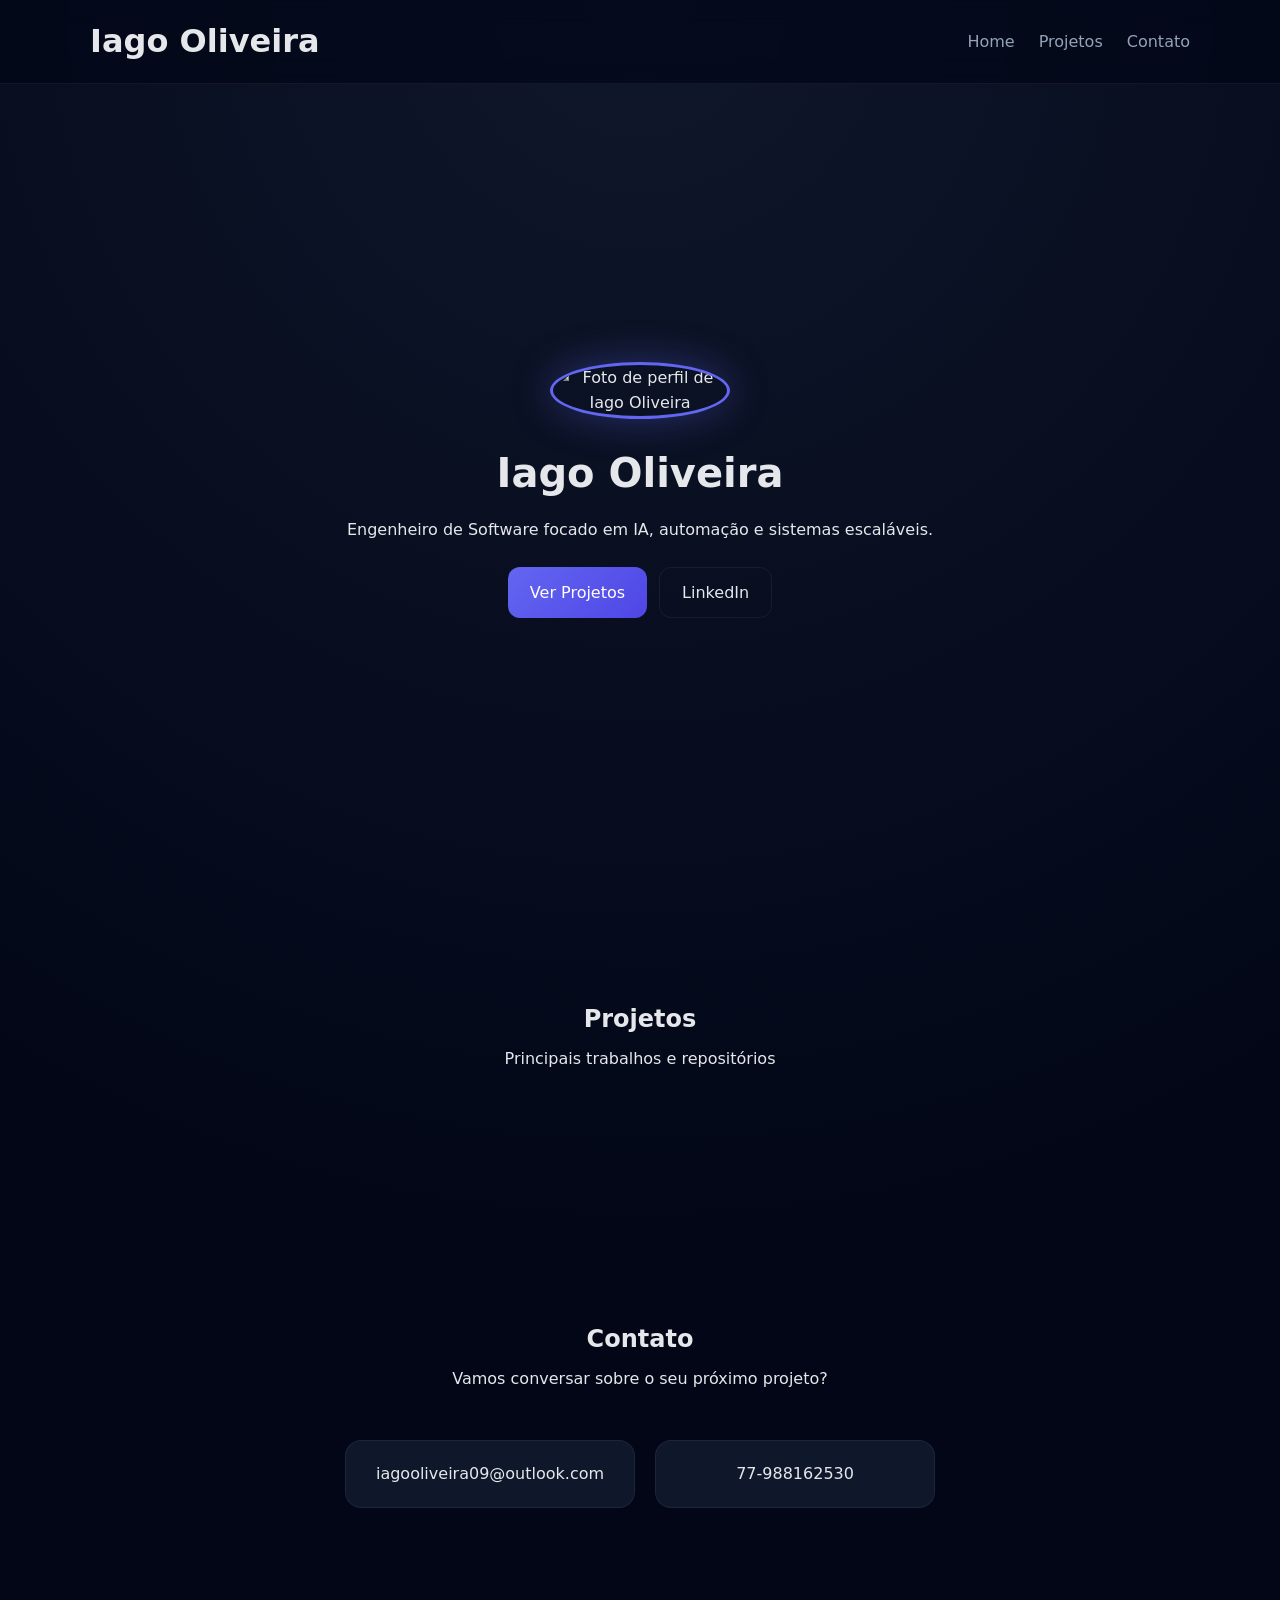
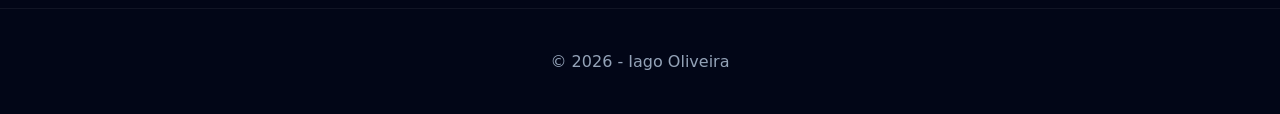
==== index.html @ 0e4682ad "first commit" ====
<!DOCTYPE html>
<html lang="pt-BR">
  <head>
    <meta charset="UTF-8" />
    <meta name="viewport" content="width=device-width, initial-scale=1.0" />
    <title>Iago Oliveira | Engenheiro de Software</title>
    <!-- Link para o Google Fonts (Inter) -->
    <link rel="preconnect" href="https://fonts.googleapis.com" />
    <link rel="preconnect" href="https://fonts.gstatic.com" crossorigin />
    <link href="https://fonts.googleapis.com" rel="stylesheet" />
    <link rel="stylesheet" href="./style.css" />
  </head>
  <body>
    <!-- HEADER -->
    <header class="header">
      <div class="container header__inner">
        <h1 class="logo">Iago Oliveira</h1>
        <nav class="nav" aria-label="Principal">
          <ul class="nav__list">
            <li><a class="nav__link" href="#home">Home</a></li>
            <li><a class="nav__link" href="#projects">Projetos</a></li>
            <li><a class="nav__link" href="#contact">Contato</a></li>
          </ul>
        </nav>
      </div>
    </header>

    <main>
      <!-- HERO -->
      <section class="hero" id="home">
        <div class="container hero__content">
          <img id="avatar" class="hero__avatar" src="https://github.com" alt="Foto de perfil de Iago Oliveira" />
          <h2 class="hero__title">Iago Oliveira</h2>
          <p class="hero__subtitle">
            Engenheiro de Software focado em IA, automação e sistemas escaláveis.
          </p>
          <div class="hero__actions">
            <a href="#projects" class="btn btn--primary">Ver Projetos</a>
            <a
              href="https://www.linkedin.com"
              target="_blank"
              rel="noopener noreferrer"
              class="btn btn--ghost"
              >LinkedIn</a
            >
          </div>
        </div>
      </section>

      <!-- PROJETOS -->
      <section class="section" id="projects">
        <div class="container">
          <header class="section__header">
            <h2 class="section__title">Projetos</h2>
            <p class="hero__subtitle">Principais trabalhos e repositórios</p>
          </header>
          <!-- O Flexbox vai organizar os cards dentro desta div -->
          <div class="grid" id="projectList">
            <!-- Os cards serão inseridos aqui pelo script.js -->
          </div>
        </div>
      </section>

      <!-- CONTATO -->
      <section class="section" id="contact">
        <div class="container">
          <header class="section__header">
            <h2 class="section__title">Contato</h2>
            <p class="hero__subtitle">Vamos conversar sobre o seu próximo projeto?</p>
          </header>
          
          <div class="contact-wrapper">
            <address style="font-style: normal;">
              <a href="mailto:iagooliveira09@outlook.com" class="contact-item">
                iagooliveira09@outlook.com
              </a>
            </address>
            
            <a href="tel:+5577988162530" class="contact-item">
              <span id="phone">77-988162530</span>
            </a>
          </div>
        </div>
      </section>
    </main>

    <!-- FOOTER -->
    <footer class="footer">
      <div class="container">
        <p>© 2026 - Iago Oliveira</p>
      </div>
    </footer>

    <script src="script.js"></script>
  </body>
</html>
---- style.css ----
:root {
  --primary: #6366f1;
  --primary-strong: #4f46e5;
  --bg: #020617;
  --surface: #0b1220;
  --card: #0f172a;
  --text: #e5e7eb;
  --muted: #94a3b8;
  --border: rgba(255,255,255,0.06);
  --radius: 16px;
}

* { box-sizing: border-box; margin: 0; padding: 0; }

html { scroll-behavior: smooth; }

body {
  font-family: "Inter", system-ui, sans-serif;
  background: radial-gradient(circle at top, #0f172a, #020617 70%);
  color: var(--text);
  line-height: 1.6;
}

.container {
  width: min(1100px, 100%);
  margin-inline: auto;
  padding-inline: 20px;
}

/* HEADER - FLEX */
.header {
  position: fixed;
  width: 100%;
  top: 0;
  z-index: 1000;
  backdrop-filter: blur(12px);
  background: rgba(2, 6, 23, 0.7);
  border-bottom: 1px solid var(--border);
}

.header__inner {
  display: flex;
  justify-content: space-between;
  align-items: center;
  padding: 16px 0;
}

.nav__list {
  display: flex;
  list-style: none;
  gap: 24px;
}

.nav__link {
  text-decoration: none;
  color: var(--muted);
  position: relative;
  transition: 0.3s;
}

.nav__link:hover { color: var(--text); }

/* HERO - FLEX */
.hero {
  min-height: 100vh;
  display: flex;
  align-items: center;
  justify-content: center;
  text-align: center;
  padding-top: 80px;
}

.hero__content {
  display: flex;
  flex-direction: column;
  align-items: center;
  gap: 12px;
}

.hero__avatar {
  width: clamp(140px, 18vw, 180px);
  border-radius: 50%;
  margin-bottom: 10px;
  border: 3px solid var(--primary);
  box-shadow: 0 0 40px rgba(99,102,241,0.35);
}

.hero__title { font-size: clamp(28px, 4vw, 40px); }

.hero__actions {
  margin-top: 12px;
  display: flex;
  gap: 12px;
  flex-wrap: wrap;
  justify-content: center;
}

/* BUTTONS */
.btn {
  padding: 12px 22px;
  border-radius: 12px;
  text-decoration: none;
  transition: 0.25s;
  display: inline-flex;
  align-items: center;
}

.btn--primary {
  background: linear-gradient(135deg, var(--primary), var(--primary-strong));
  color: white;
}

.btn--primary:hover { transform: translateY(-2px); box-shadow: 0 4px 15px rgba(99,102,241,0.4); }

.btn--ghost {
  border: 1px solid var(--border);
  color: var(--text);
}

/* SECTION HEADERS */
.section { padding: 100px 0; }

.section__header {
  display: flex;
  flex-direction: column;
  gap: 8px;
  margin-bottom: 48px;
  text-align: center;
}

.grid {
  display: flex;
  flex-wrap: wrap;
  gap: 24px;
  justify-content: center;
}

.card {
  flex: 1 1 300px; 
  max-width: 400px;
  background: linear-gradient(145deg, #0b1220, #020617);
  padding: 24px;
  border-radius: var(--radius);
  border: 1px solid var(--border);
  display: flex;
  flex-direction: column;
  gap: 16px;
  transition: 0.3s;
}

.card:hover {
  transform: translateY(-6px);
  border-color: var(--primary);
}

.contact-wrapper {
  display: flex;
  flex-direction: row;
  flex-wrap: wrap;
  justify-content: center;
  gap: 20px;
}

.contact-item {
  display: flex;
  align-items: center;
  justify-content: center;
  padding: 20px 30px;
  background: var(--card);
  border: 1px solid var(--border);
  border-radius: var(--radius);
  text-decoration: none;
  color: var(--text);
  font-weight: 500;
  transition: 0.3s;
  min-width: 280px;
  font-style: normal;
}

.contact-item:hover {
  background: rgba(99, 102, 241, 0.05);
  border-color: var(--primary);
  transform: scale(1.02);
}

.contact-item i {
  width: 20px;
  height: 20px;
  color: var(--primary); 
  stroke-width: 2px;
}

.contact-item {
  display: flex;
  align-items: center;
  gap: 12px;
}

.footer {
  padding: 40px 0;
  border-top: 1px solid var(--border);
}

.footer .container {
  display: flex;
  justify-content: center;
  align-items: center;
  color: var(--muted);
}

@media (max-width: 600px) {
  .header__inner { flex-direction: column; gap: 15px; }
  .contact-wrapper { flex-direction: column; align-items: stretch; }
  .contact-item { min-width: auto; }
}
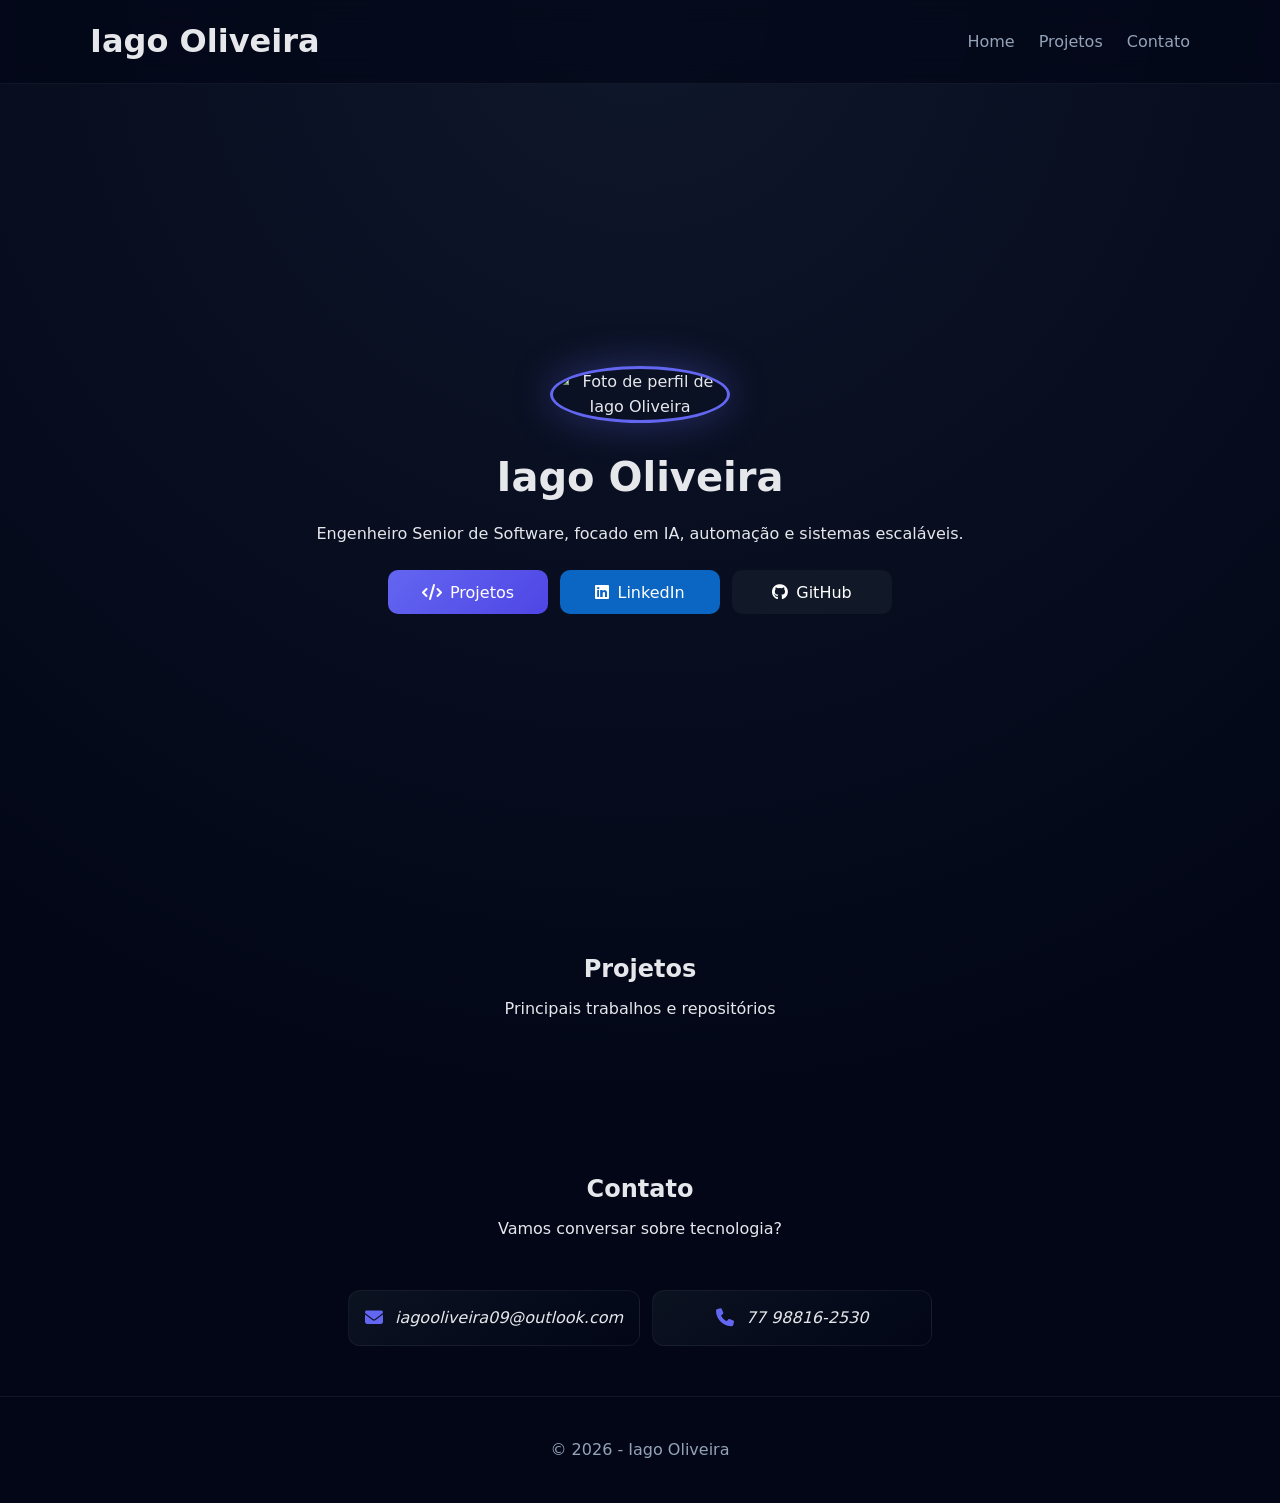
==== commit c9054b02: "vercel config" ====
--- a/index.html
+++ b/index.html
@@ -1,4 +1,4 @@
-<!DOCTYPE html>
+<!doctype html>
 <html lang="pt-BR">
   <head>
     <meta charset="UTF-8" />
@@ -8,6 +8,10 @@
     <link rel="preconnect" href="https://fonts.googleapis.com" />
     <link rel="preconnect" href="https://fonts.gstatic.com" crossorigin />
     <link href="https://fonts.googleapis.com" rel="stylesheet" />
+    <link
+      rel="stylesheet"
+      href="https://cdnjs.cloudflare.com/ajax/libs/font-awesome/6.5.0/css/all.min.css"
+    />
     <link rel="stylesheet" href="./style.css" />
   </head>
   <body>
@@ -29,20 +33,40 @@
       <!-- HERO -->
       <section class="hero" id="home">
         <div class="container hero__content">
-          <img id="avatar" class="hero__avatar" src="https://github.com" alt="Foto de perfil de Iago Oliveira" />
+          <img
+            id="avatar"
+            class="hero__avatar"
+            src="https://github.com"
+            alt="Foto de perfil de Iago Oliveira"
+          />
           <h2 class="hero__title">Iago Oliveira</h2>
           <p class="hero__subtitle">
-            Engenheiro de Software focado em IA, automação e sistemas escaláveis.
+            Engenheiro Senior de Software, focado em IA, automação e sistemas
+            escaláveis.
           </p>
           <div class="hero__actions">
-            <a href="#projects" class="btn btn--primary">Ver Projetos</a>
+            <a href="#projects" class="btn btn--primary">
+              <i class="fa-solid fa-code"></i>
+              <span>Projetos</span>
+            </a>
+
             <a
-              href="https://www.linkedin.com"
+              href="https://www.linkedin.com/in/iago-oliveira-2949211b7/"
               target="_blank"
-              rel="noopener noreferrer"
-              class="btn btn--ghost"
-              >LinkedIn</a
+              class="btn btn--linkedin"
             >
+              <i class="fa-brands fa-linkedin"></i>
+              <span>LinkedIn</span>
+            </a>
+
+            <a
+              href="https://github.com/Mtb-Iago"
+              target="_blank"
+              class="btn btn--github"
+            >
+              <i class="fa-brands fa-github"></i>
+              <span>GitHub</span>
+            </a>
           </div>
         </div>
       </section>
@@ -54,10 +78,7 @@
             <h2 class="section__title">Projetos</h2>
             <p class="hero__subtitle">Principais trabalhos e repositórios</p>
           </header>
-          <!-- O Flexbox vai organizar os cards dentro desta div -->
-          <div class="grid" id="projectList">
-            <!-- Os cards serão inseridos aqui pelo script.js -->
-          </div>
+          <div class="grid" id="projectList"></div>
         </div>
       </section>
 
@@ -66,19 +87,23 @@
         <div class="container">
           <header class="section__header">
             <h2 class="section__title">Contato</h2>
-            <p class="hero__subtitle">Vamos conversar sobre o seu próximo projeto?</p>
+            <p class="hero__subtitle">Vamos conversar sobre tecnologia?</p>
           </header>
-          
+
           <div class="contact-wrapper">
-            <address style="font-style: normal;">
+            <address class="contact">
               <a href="mailto:iagooliveira09@outlook.com" class="contact-item">
-                iagooliveira09@outlook.com
+                <i class="fa-solid fa-envelope"></i>
+                <span>iagooliveira09@outlook.com</span>
               </a>
             </address>
-            
-            <a href="tel:+5577988162530" class="contact-item">
-              <span id="phone">77-988162530</span>
-            </a>
+
+            <address>
+              <a href="tel:+5577988162530" class="contact-item">
+                <i class="fa-solid fa-phone"></i>
+                <span>77 98816-2530</span>
+              </a>
+            </address>
           </div>
         </div>
       </section>
--- a/style.css
+++ b/style.css
@@ -6,13 +6,19 @@
   --card: #0f172a;
   --text: #e5e7eb;
   --muted: #94a3b8;
-  --border: rgba(255,255,255,0.06);
+  --border: rgba(255, 255, 255, 0.06);
   --radius: 16px;
 }
 
-* { box-sizing: border-box; margin: 0; padding: 0; }
-
-html { scroll-behavior: smooth; }
+* {
+  box-sizing: border-box;
+  margin: 0;
+  padding: 0;
+}
+
+html {
+  scroll-behavior: smooth;
+}
 
 body {
   font-family: "Inter", system-ui, sans-serif;
@@ -58,7 +64,9 @@
   transition: 0.3s;
 }
 
-.nav__link:hover { color: var(--text); }
+.nav__link:hover {
+  color: var(--text);
+}
 
 /* HERO - FLEX */
 .hero {
@@ -82,10 +90,12 @@
   border-radius: 50%;
   margin-bottom: 10px;
   border: 3px solid var(--primary);
-  box-shadow: 0 0 40px rgba(99,102,241,0.35);
-}
-
-.hero__title { font-size: clamp(28px, 4vw, 40px); }
+  box-shadow: 0 0 40px rgba(99, 102, 241, 0.35);
+}
+
+.hero__title {
+  font-size: clamp(28px, 4vw, 40px);
+}
 
 .hero__actions {
   margin-top: 12px;
@@ -95,14 +105,58 @@
   justify-content: center;
 }
 
-/* BUTTONS */
+.hero__actions {
+  display: flex;
+  gap: 12px;
+  justify-content: center;
+  flex-wrap: wrap;
+}
+
+/* BOTÃO BASE */
 .btn {
-  padding: 12px 22px;
-  border-radius: 12px;
+  display: inline-flex;
+  align-items: center;
+  justify-content: center;
+  gap: 8px;
+
+  width: 160px;
+  height: 44px;
+
+  font-weight: 500;
+  border-radius: 10px;
   text-decoration: none;
-  transition: 0.25s;
-  display: inline-flex;
-  align-items: center;
+
+  transition: all 0.25s ease;
+}
+
+/* PROJETOS */
+.btn--primary {
+  background: linear-gradient(135deg, #6366f1, #4f46e5);
+  color: white;
+}
+
+.btn--linkedin {
+  background: #0a66c2;
+  color: white;
+}
+
+.btn--linkedin:hover {
+  background: #084c94;
+}
+
+.btn--github {
+  background: #111827;
+  color: white;
+}
+
+.btn--github:hover {
+  background: #000;
+}
+
+/* HOVER GLOBAL */
+.btn:hover {
+  transform: translateY(-2px);
+  box-shadow: 0 8px 20px rgba(0, 0, 0, 0.3);
 }
 
 .btn--primary {
@@ -110,7 +164,10 @@
   color: white;
 }
 
-.btn--primary:hover { transform: translateY(-2px); box-shadow: 0 4px 15px rgba(99,102,241,0.4); }
+.btn--primary:hover {
+  transform: translateY(-2px);
+  box-shadow: 0 4px 15px rgba(99, 102, 241, 0.4);
+}
 
 .btn--ghost {
   border: 1px solid var(--border);
@@ -118,7 +175,9 @@
 }
 
 /* SECTION HEADERS */
-.section { padding: 100px 0; }
+.section {
+  padding: 50px 0;
+}
 
 .section__header {
   display: flex;
@@ -131,21 +190,66 @@
 .grid {
   display: flex;
   flex-wrap: wrap;
-  gap: 24px;
+  gap: 20px;
   justify-content: center;
 }
 
 .card {
-  flex: 1 1 300px; 
-  max-width: 400px;
+  flex: 1 0 320px;
+  height: 240px;
+  min-height: 220px;
+
+  display: flex;
+  flex-direction: column;
+  justify-content: space-between;
+
+  gap: 12px;
+  padding: 24px;
+
   background: linear-gradient(145deg, #0b1220, #020617);
-  padding: 24px;
   border-radius: var(--radius);
   border: 1px solid var(--border);
-  display: flex;
-  flex-direction: column;
-  gap: 16px;
-  transition: 0.3s;
+
+  transition: all 0.3s ease;
+}
+
+.card h3 {
+  font-size: 18px;
+
+  white-space: nowrap;
+  overflow: hidden;
+  text-overflow: ellipsis;
+
+  overflow-wrap: break-word;
+}
+
+.card p {
+  font-size: 14px;
+  color: var(--muted);
+
+  display: -webkit-box;
+  -webkit-box-orient: vertical;
+  line-clamp: 3;
+  overflow: hidden;
+  overflow-wrap: anywhere;
+  word-break: break-word;
+}
+
+.card a {
+  margin-top: auto;
+  font-size: 14px;
+  color: var(--primary);
+  text-decoration: none;
+}
+
+.card a:hover {
+  text-decoration: underline;
+}
+
+/* HOVER */
+.card:hover {
+  transform: translateY(-6px);
+  box-shadow: 0 20px 40px rgba(0, 0, 0, 0.5);
 }
 
 .card:hover {
@@ -156,44 +260,45 @@
 .contact-wrapper {
   display: flex;
   flex-direction: row;
+  justify-content: center;
+  gap: 12px;
+  max-width: 600px;
   flex-wrap: wrap;
-  justify-content: center;
-  gap: 20px;
+  margin: 0 auto;
 }
 
 .contact-item {
   display: flex;
-  align-items: center;
-  justify-content: center;
-  padding: 20px 30px;
-  background: var(--card);
-  border: 1px solid var(--border);
-  border-radius: var(--radius);
+  flex: 1 1 260px;
+  min-width: 280px;
+  align-items: center;
+  justify-content: center;
+
+  gap: 10px;
+  height: 56px;
+  padding: 16px;
+
+  border-radius: 12px;
+
   text-decoration: none;
   color: var(--text);
-  font-weight: 500;
-  transition: 0.3s;
-  min-width: 280px;
-  font-style: normal;
+
+  background: linear-gradient(145deg, #0b1220, #020617);
+  border: 1px solid var(--border);
+
+  transition: all 0.25s ease;
+}
+
+.contact-item i {
+  font-size: 18px;
+  color: var(--primary);
+  min-width: 20px;
 }
 
 .contact-item:hover {
-  background: rgba(99, 102, 241, 0.05);
+  transform: translateY(-2px);
   border-color: var(--primary);
-  transform: scale(1.02);
-}
-
-.contact-item i {
-  width: 20px;
-  height: 20px;
-  color: var(--primary); 
-  stroke-width: 2px;
-}
-
-.contact-item {
-  display: flex;
-  align-items: center;
-  gap: 12px;
+  box-shadow: 0 10px 25px rgba(0, 0, 0, 0.4);
 }
 
 .footer {
@@ -209,7 +314,18 @@
 }
 
 @media (max-width: 600px) {
-  .header__inner { flex-direction: column; gap: 15px; }
-  .contact-wrapper { flex-direction: column; align-items: stretch; }
-  .contact-item { min-width: auto; }
-}
+  .header__inner {
+    flex-direction: column;
+    gap: 15px;
+  }
+  .hero {
+    padding-top: 150px;
+  }
+  .contact-wrapper {
+    flex-direction: column;
+    align-items: stretch;
+  }
+  .contact-item {
+    min-width: auto;
+  }
+}
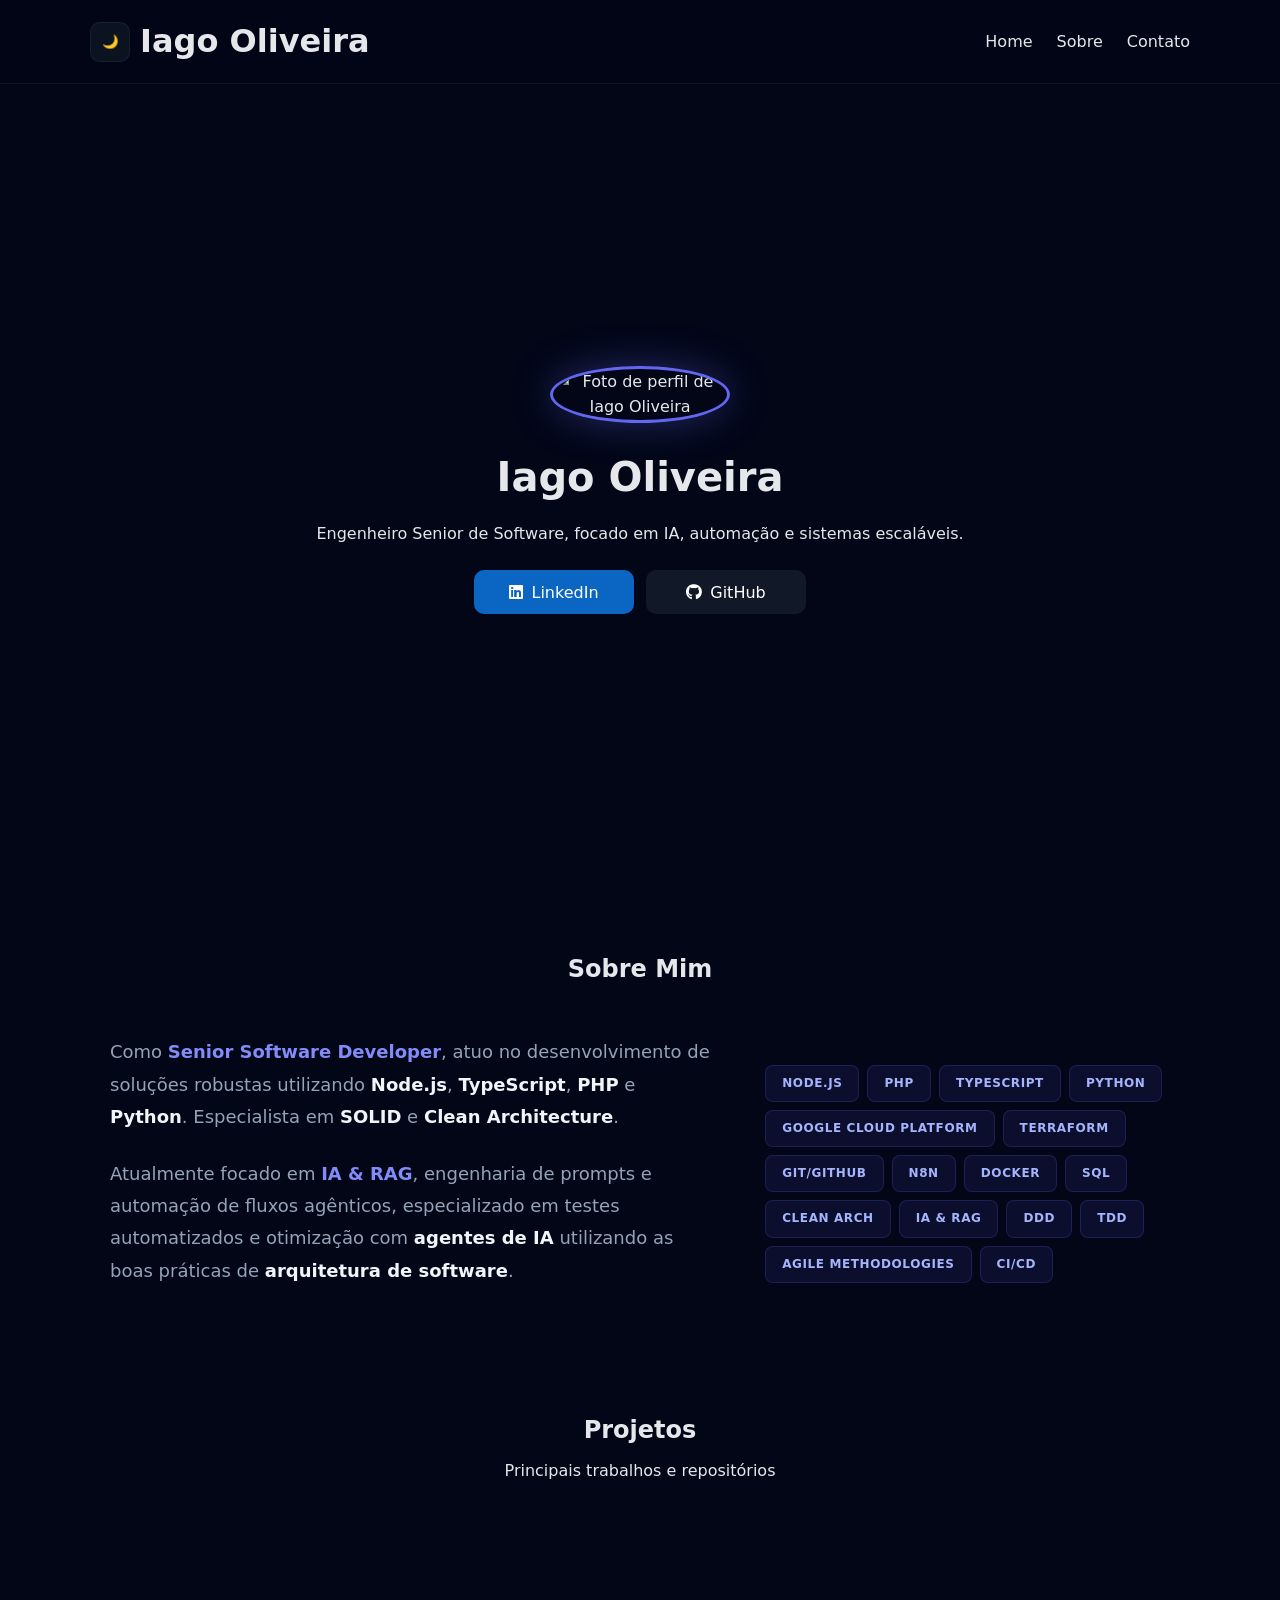
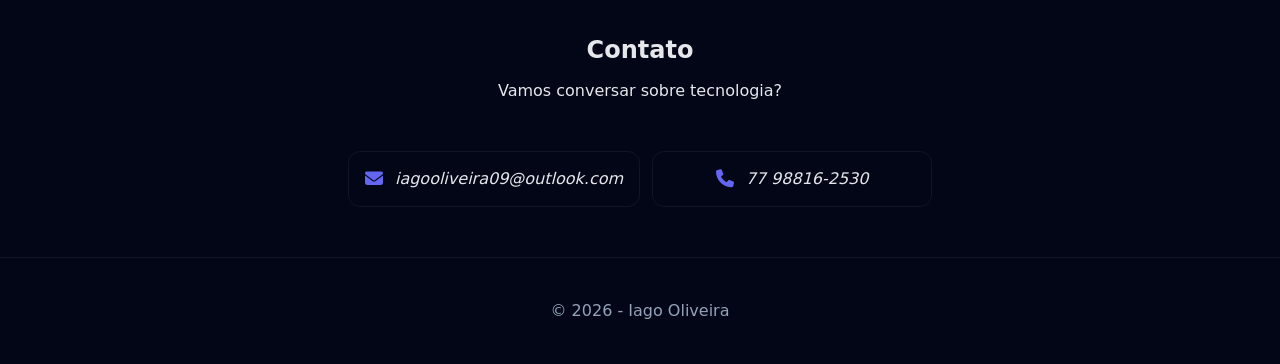
==== commit 56c0c243: "refactor: implement friendly URLs and update navigation structure - Configured vercel.json for clean" ====
--- a/index.html
+++ b/index.html
@@ -4,25 +4,31 @@
     <meta charset="UTF-8" />
     <meta name="viewport" content="width=device-width, initial-scale=1.0" />
     <title>Iago Oliveira | Engenheiro de Software</title>
-    <!-- Link para o Google Fonts (Inter) -->
     <link rel="preconnect" href="https://fonts.googleapis.com" />
     <link rel="preconnect" href="https://fonts.gstatic.com" crossorigin />
-    <link href="https://fonts.googleapis.com" rel="stylesheet" />
     <link
       rel="stylesheet"
       href="https://cdnjs.cloudflare.com/ajax/libs/font-awesome/6.5.0/css/all.min.css"
     />
-    <link rel="stylesheet" href="./style.css" />
+    <link rel="stylesheet" href="../assets/css/style.css" />
   </head>
   <body>
-    <!-- HEADER -->
     <header class="header">
       <div class="container header__inner">
-        <h1 class="logo">Iago Oliveira</h1>
+        <h1 class="logo">
+          <button
+            id="themeToggle"
+            class="theme-toggle"
+            aria-label="Alternar tema"
+          >
+            🌙
+          </button>
+          Iago Oliveira
+        </h1>
         <nav class="nav" aria-label="Principal">
           <ul class="nav__list">
             <li><a class="nav__link" href="#home">Home</a></li>
-            <li><a class="nav__link" href="#projects">Projetos</a></li>
+            <li><a class="nav__link" href="#about">Sobre</a></li>
             <li><a class="nav__link" href="#contact">Contato</a></li>
           </ul>
         </nav>
@@ -30,13 +36,12 @@
     </header>
 
     <main>
-      <!-- HERO -->
       <section class="hero" id="home">
         <div class="container hero__content">
           <img
             id="avatar"
             class="hero__avatar"
-            src="https://github.com"
+            src="https://github.com/Mtb-Iago.png"
             alt="Foto de perfil de Iago Oliveira"
           />
           <h2 class="hero__title">Iago Oliveira</h2>
@@ -45,11 +50,6 @@
             escaláveis.
           </p>
           <div class="hero__actions">
-            <a href="#projects" class="btn btn--primary">
-              <i class="fa-solid fa-code"></i>
-              <span>Projetos</span>
-            </a>
-
             <a
               href="https://www.linkedin.com/in/iago-oliveira-2949211b7/"
               target="_blank"
@@ -58,7 +58,6 @@
               <i class="fa-brands fa-linkedin"></i>
               <span>LinkedIn</span>
             </a>
-
             <a
               href="https://github.com/Mtb-Iago"
               target="_blank"
@@ -71,7 +70,52 @@
         </div>
       </section>
 
-      <!-- PROJETOS -->
+      <section class="section" id="about">
+        <div class="container">
+          <header class="section__header">
+            <h2 class="section__title">Sobre Mim</h2>
+          </header>
+
+          <div class="about__grid">
+            <div class="about__content">
+              <p class="about__text">
+                Como <span class="highlight">Senior Software Developer</span>,
+                atuo no desenvolvimento de soluções robustas utilizando
+                <strong>Node.js</strong>, <strong>TypeScript</strong>,
+                <strong>PHP</strong> e <strong>Python</strong>. Especialista em
+                <strong>SOLID</strong> e <strong>Clean Architecture</strong>.
+              </p>
+              <p class="about__text">
+                Atualmente focado em <span class="highlight">IA & RAG</span>,
+                engenharia de prompts e automação de fluxos agênticos,
+                especializado em testes automatizados e otimização com
+                <strong>agentes de IA</strong> utilizando as boas práticas de
+                <strong>arquitetura de software</strong>.
+              </p>
+            </div>
+
+            <div class="about__skills">
+              <span class="badge">Node.js</span>
+              <span class="badge">PHP</span>
+              <span class="badge">TypeScript</span>
+              <span class="badge">Python</span>
+              <span class="badge">Google Cloud Platform</span>
+              <span class="badge">Terraform</span>
+              <span class="badge">Git/GitHub</span>
+              <span class="badge">N8N</span>
+              <span class="badge">Docker</span>
+              <span class="badge">SQL</span>
+              <span class="badge">Clean Arch</span>
+              <span class="badge">IA & RAG</span>
+              <span class="badge">DDD</span>
+              <span class="badge">TDD</span>
+              <span class="badge">Agile Methodologies</span>
+              <span class="badge">CI/CD</span>
+            </div>
+          </div>
+        </div>
+      </section>
+
       <section class="section" id="projects">
         <div class="container">
           <header class="section__header">
@@ -82,7 +126,6 @@
         </div>
       </section>
 
-      <!-- CONTATO -->
       <section class="section" id="contact">
         <div class="container">
           <header class="section__header">
@@ -109,13 +152,13 @@
       </section>
     </main>
 
-    <!-- FOOTER -->
     <footer class="footer">
       <div class="container">
         <p>© 2026 - Iago Oliveira</p>
       </div>
     </footer>
 
-    <script src="script.js"></script>
+    <script src="../assets/js/script.js"></script>
+    <script src="../assets/js/getInfo.js"></script>
   </body>
 </html>
--- a/assets/css/style.css
+++ b/assets/css/style.css
@@ -0,0 +1,453 @@
+:root {
+  --primary: #6366f1;
+  --primary-strong: #4f46e5;
+  --bg: #020617;
+  --surface: #0b1220;
+  --card: #0f172a;
+  --text: #e5e7eb;
+  --muted: #94a3b8;
+  --border: rgba(255, 255, 255, 0.06);
+  --radius: 16px;
+  --cardHover: rgba(0, 0, 0, 0.5);
+  --contactBg: linear-gradient(145deg, #0b1220, #020617) --navText: #94a3b8;
+}
+
+body.light {
+  --bg: #f8fafc;
+  --surface: #ffffff;
+  --card: #ffffff;
+  --text: #0f172a;
+  --border: rgba(0, 0, 0, 0.08);
+  --muted: #0f172a;
+  --cardHover: rgba(218, 217, 217, 0.74);
+  --contactBg: #fff;
+  --navText: #fff;
+}
+
+* {
+  box-sizing: border-box;
+  margin: 0;
+  padding: 0;
+}
+
+html {
+  scroll-behavior: smooth;
+}
+
+body {
+  font-family: "Inter", system-ui, sans-serif;
+  background: var(--bg);
+  color: var(--text);
+  transition:
+    background 0.3s,
+    color 0.3s;
+  line-height: 1.6;
+}
+
+.theme-toggle {
+  background: var(--surface);
+  border: 1px solid var(--border);
+  color: var(--text);
+
+  width: 40px;
+  height: 40px;
+  border-radius: 10px;
+
+  cursor: pointer;
+
+  display: flex;
+  align-items: center;
+  justify-content: center;
+
+  transition: 0.3s;
+}
+
+.theme-toggle:hover {
+  transform: translateY(-2px);
+  border-color: var(--primary);
+}
+
+.container {
+  width: min(1100px, 100%);
+  margin-inline: auto;
+  padding-inline: 20px;
+}
+
+
+.header {
+  position: fixed;
+  width: 100%;
+  top: 0;
+  z-index: 1000;
+  backdrop-filter: blur(12px);
+  background: rgba(2, 6, 23, 0.7);
+  border-bottom: 1px solid var(--border);
+}
+
+.header__inner {
+  display: flex;
+  justify-content: space-between;
+  align-items: center;
+  padding: 16px 0;
+}
+
+.nav__list {
+  display: flex;
+  list-style: none;
+  gap: 24px;
+}
+
+.nav__link {
+  text-decoration: none;
+  color: var(--navText);
+  position: relative;
+  transition: color 0.25s ease;
+}
+
+
+.nav__link:hover {
+  color: var(--navText);
+}
+
+
+.nav__link::after {
+  content: "";
+  position: absolute;
+  left: 0;
+  bottom: -6px;
+
+  width: 0;
+  height: 2px;
+
+  background: var(--primary);
+  transition: width 0.3s ease;
+}
+
+.logo {
+  display: flex;
+  gap: 10px;
+  justify-content: center;
+  align-items: center;
+  color: var(--navText);
+}
+
+
+.hero {
+  min-height: 100vh;
+  display: flex;
+  align-items: center;
+  justify-content: center;
+  text-align: center;
+  padding-top: 80px;
+}
+
+.hero__content {
+  display: flex;
+  flex-direction: column;
+  align-items: center;
+  gap: 12px;
+}
+
+.hero__avatar {
+  width: clamp(140px, 18vw, 180px);
+  border-radius: 50%;
+  margin-bottom: 10px;
+  border: 3px solid var(--primary);
+  box-shadow: 0 0 40px rgba(99, 102, 241, 0.35);
+}
+
+.hero__title {
+  font-size: clamp(28px, 4vw, 40px);
+}
+
+.hero__actions {
+  margin-top: 12px;
+  display: flex;
+  gap: 12px;
+  flex-wrap: wrap;
+  justify-content: center;
+}
+
+.hero__actions {
+  display: flex;
+  gap: 12px;
+  justify-content: center;
+  flex-wrap: wrap;
+}
+
+
+.btn {
+  display: inline-flex;
+  align-items: center;
+  justify-content: center;
+  gap: 8px;
+
+  width: 160px;
+  height: 44px;
+
+  font-weight: 500;
+  border-radius: 10px;
+  text-decoration: none;
+
+  transition: all 0.25s ease;
+}
+
+
+.about__grid {
+  display: grid;
+  grid-template-columns: 1fr;
+  gap: 3rem;
+  align-items: center;
+  margin-top: 2rem;
+}
+
+.about__text {
+  font-size: 1.125rem;
+  color: #94a3b8; 
+  line-height: 1.8;
+  margin-bottom: 1.5rem;
+}
+
+.about__text strong {
+  color: #f1f5f9; 
+}
+
+.highlight {
+  color: #818cf8; 
+  font-weight: 600;
+}
+
+
+.about__skills {
+  display: flex;
+  flex-wrap: wrap;
+  gap: 0.5rem;
+  justify-content: center;
+}
+
+.badge {
+  background: rgba(99, 102, 241, 0.1);
+  border: 1px solid rgba(99, 102, 241, 0.2);
+  color: #a5b4fc;
+  padding: 0.5rem 1rem;
+  border-radius: 0.5rem;
+  font-size: 0.75rem;
+  font-weight: 700;
+  text-transform: uppercase;
+  letter-spacing: 0.05em;
+  transition: all 0.3s ease;
+}
+
+.badge:hover {
+  background: rgba(99, 102, 241, 0.2);
+  border-color: #818cf8;
+  transform: translateY(-2px);
+}
+
+
+.btn--primary {
+  background: linear-gradient(135deg, #6366f1, #4f46e5);
+  color: white;
+}
+
+.btn--linkedin {
+  background: #0a66c2;
+  color: white;
+}
+
+.btn--linkedin:hover {
+  background: #084c94;
+}
+
+.btn--github {
+  background: #111827;
+  color: white;
+}
+
+.btn--github:hover {
+  background: #000;
+}
+
+
+.btn:hover {
+  transform: translateY(-2px);
+  box-shadow: 0 8px 20px rgba(0, 0, 0, 0.3);
+}
+
+.btn--primary {
+  background: linear-gradient(135deg, var(--primary), var(--primary-strong));
+  color: white;
+}
+
+.btn--primary:hover {
+  transform: translateY(-2px);
+  box-shadow: 0 4px 15px rgba(99, 102, 241, 0.4);
+}
+
+.btn--ghost {
+  border: 1px solid var(--border);
+  color: var(--text);
+}
+
+
+.section {
+  padding: 50px 0;
+}
+
+.section__header {
+  display: flex;
+  flex-direction: column;
+  gap: 8px;
+  margin-bottom: 48px;
+  text-align: center;
+}
+
+.grid {
+  display: flex;
+  flex-wrap: wrap;
+  gap: 20px;
+  justify-content: center;
+}
+
+.card {
+  flex: 1 0 320px;
+  height: 240px;
+  min-height: 220px;
+
+  display: flex;
+  flex-direction: column;
+  justify-content: space-between;
+
+  gap: 12px;
+  padding: 24px;
+
+  background: var(--card);
+  border-radius: var(--radius);
+  border: 1px solid var(--border);
+
+  transition: all 0.3s ease;
+}
+
+.card h3 {
+  font-size: 18px;
+
+  white-space: nowrap;
+  overflow: hidden;
+  text-overflow: ellipsis;
+
+  overflow-wrap: break-word;
+}
+
+.card p {
+  font-size: 14px;
+  color: var(--muted);
+
+  display: -webkit-box;
+  -webkit-box-orient: vertical;
+  line-clamp: 3;
+  overflow: hidden;
+  overflow-wrap: anywhere;
+  word-break: break-word;
+}
+
+.card a {
+  margin-top: auto;
+  font-size: 14px;
+  color: var(--primary);
+  text-decoration: none;
+}
+
+.card a:hover {
+  text-decoration: underline;
+}
+
+
+.card:hover {
+  transform: translateY(-6px);
+  box-shadow: 0 20px 40px var(--cardHover);
+  border-color: var(--border);
+  cursor: pointer;
+}
+
+.contact-wrapper {
+  display: flex;
+  flex-direction: row;
+  justify-content: center;
+  gap: 12px;
+  max-width: 600px;
+  flex-wrap: wrap;
+  margin: 0 auto;
+}
+
+.contact-item {
+  display: flex;
+  flex: 1 1 260px;
+  min-width: 280px;
+  align-items: center;
+  justify-content: center;
+
+  gap: 10px;
+  height: 56px;
+  padding: 16px;
+
+  border-radius: 12px;
+
+  text-decoration: none;
+  color: var(--text);
+
+  background: var(--contactBg);
+  border: 1px solid var(--border);
+
+  transition: all 0.25s ease;
+}
+
+.contact-item i {
+  font-size: 18px;
+  color: var(--primary);
+  min-width: 20px;
+}
+
+.contact-item:hover {
+  transform: translateY(-2px);
+  border-color: var(--border);
+  box-shadow: 0 10px 25px var(--cardHover);
+}
+
+.footer {
+  padding: 40px 0;
+  border-top: 1px solid var(--border);
+}
+
+.footer .container {
+  display: flex;
+  justify-content: center;
+  align-items: center;
+  color: var(--muted);
+}
+
+@media (min-width: 992px) {
+  .about__grid {
+    grid-template-columns: 1.2fr 0.8fr;
+  }
+
+  .about__skills {
+    justify-content: flex-start;
+  }
+}
+
+@media (max-width: 600px) {
+  .header__inner {
+    flex-direction: column;
+    gap: 15px;
+  }
+  .hero {
+    padding-top: 150px;
+  }
+  .contact-wrapper {
+    flex-direction: column;
+    align-items: stretch;
+  }
+  .contact-item {
+    min-width: auto;
+  }
+}
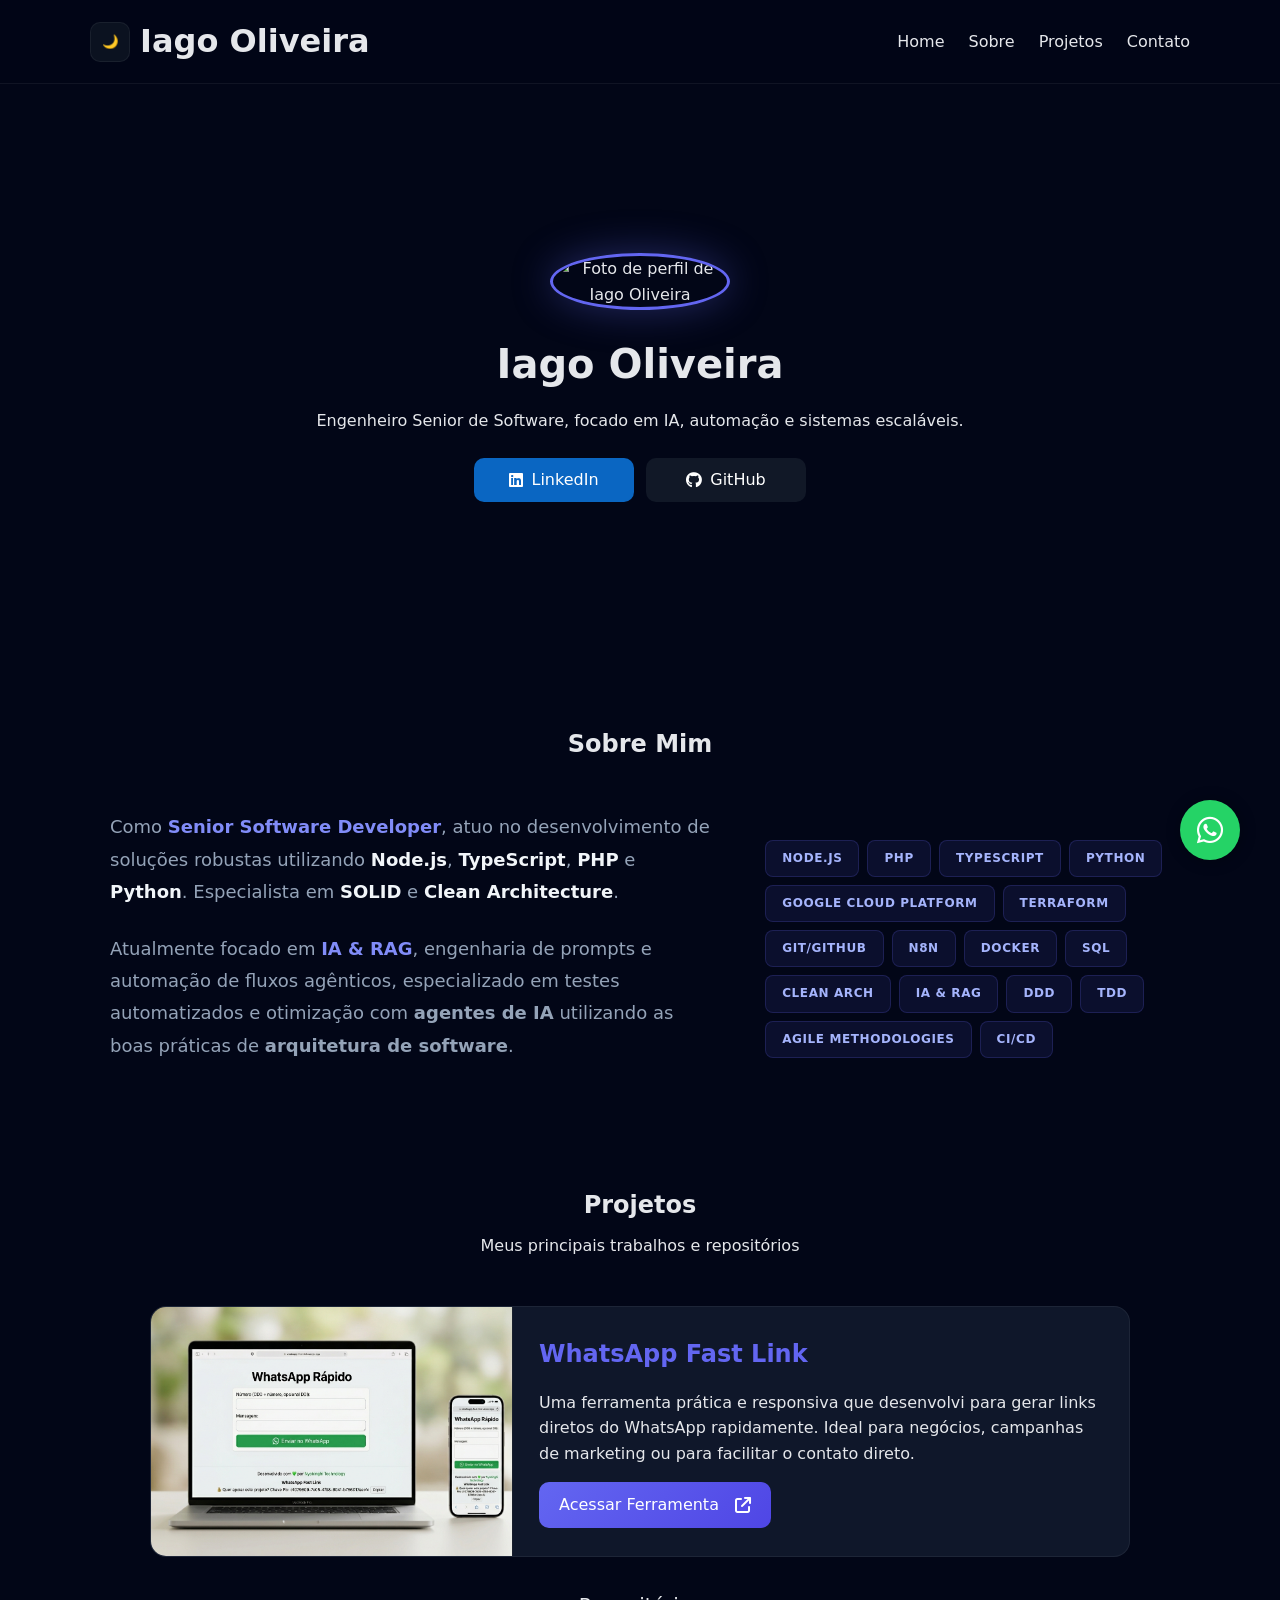
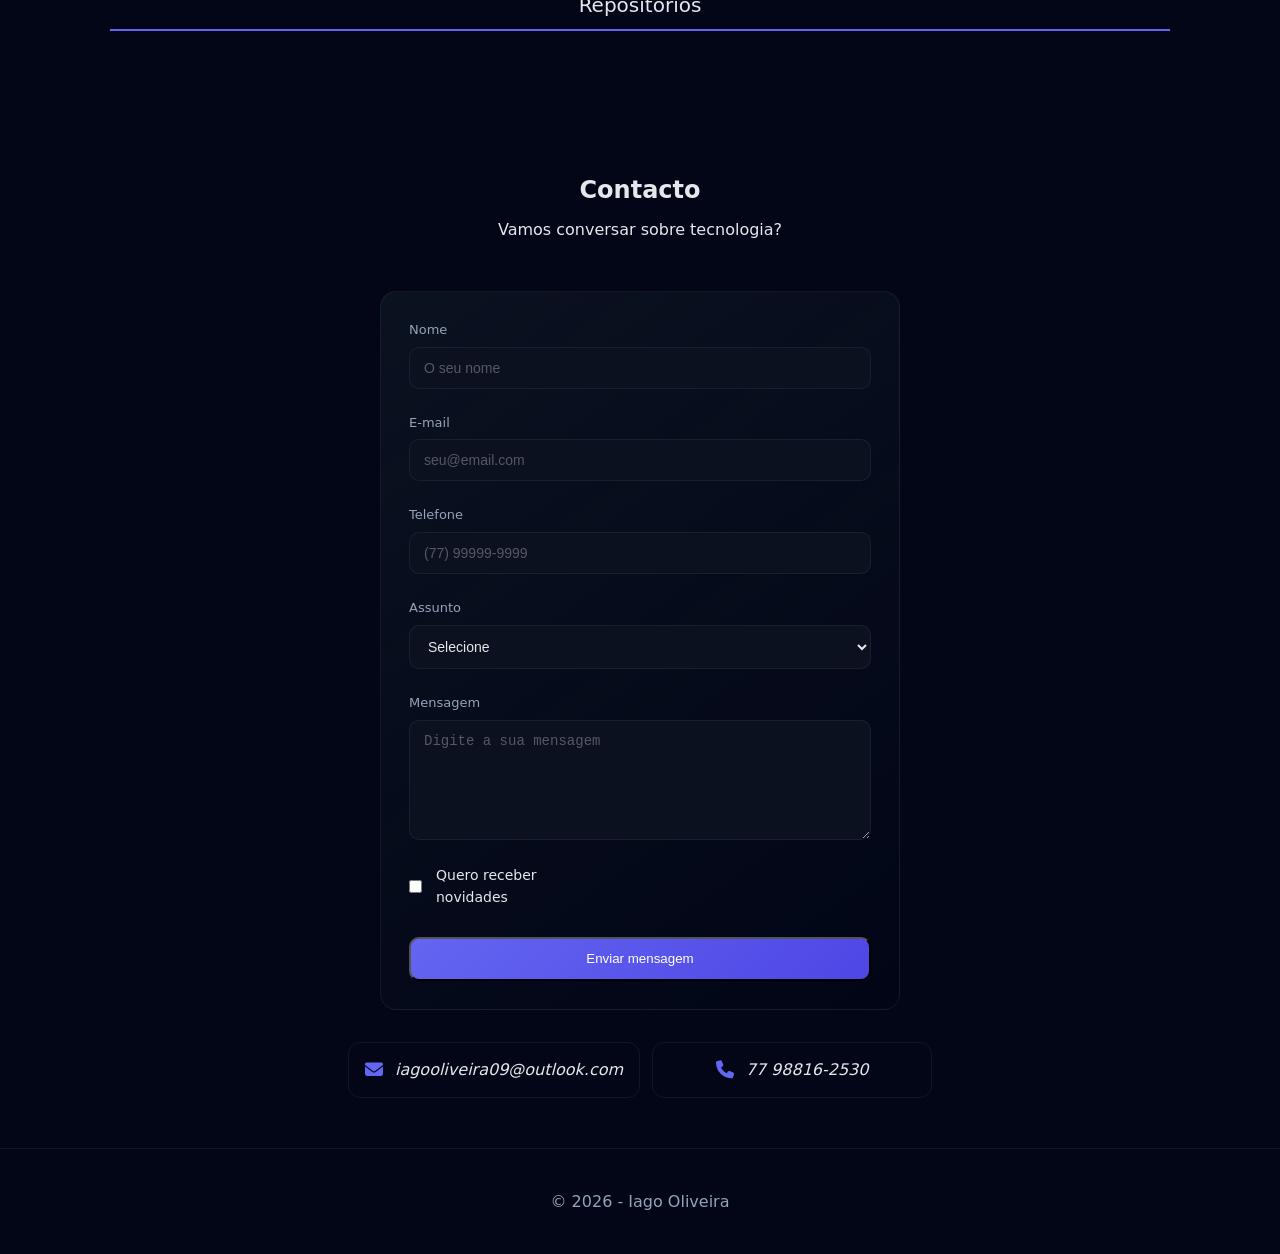
==== commit 33a4c471: "feat: atualiza layout dos projetos e adiciona whatsapp fast link" ====
--- a/index.html
+++ b/index.html
@@ -1,164 +1,226 @@
 <!doctype html>
 <html lang="pt-BR">
-  <head>
-    <meta charset="UTF-8" />
-    <meta name="viewport" content="width=device-width, initial-scale=1.0" />
-    <title>Iago Oliveira | Engenheiro de Software</title>
-    <link rel="preconnect" href="https://fonts.googleapis.com" />
-    <link rel="preconnect" href="https://fonts.gstatic.com" crossorigin />
-    <link
-      rel="stylesheet"
-      href="https://cdnjs.cloudflare.com/ajax/libs/font-awesome/6.5.0/css/all.min.css"
-    />
-    <link rel="stylesheet" href="../assets/css/style.css" />
-  </head>
-  <body>
-    <header class="header">
-      <div class="container header__inner">
-        <h1 class="logo">
-          <button
-            id="themeToggle"
-            class="theme-toggle"
-            aria-label="Alternar tema"
-          >
-            🌙
-          </button>
-          Iago Oliveira
-        </h1>
-        <nav class="nav" aria-label="Principal">
-          <ul class="nav__list">
-            <li><a class="nav__link" href="#home">Home</a></li>
-            <li><a class="nav__link" href="#about">Sobre</a></li>
-            <li><a class="nav__link" href="#contact">Contato</a></li>
-          </ul>
-        </nav>
-      </div>
-    </header>
-
-    <main>
-      <section class="hero" id="home">
-        <div class="container hero__content">
-          <img
-            id="avatar"
-            class="hero__avatar"
-            src="https://github.com/Mtb-Iago.png"
-            alt="Foto de perfil de Iago Oliveira"
-          />
-          <h2 class="hero__title">Iago Oliveira</h2>
-          <p class="hero__subtitle">
-            Engenheiro Senior de Software, focado em IA, automação e sistemas
-            escaláveis.
-          </p>
-          <div class="hero__actions">
-            <a
-              href="https://www.linkedin.com/in/iago-oliveira-2949211b7/"
-              target="_blank"
-              class="btn btn--linkedin"
-            >
-              <i class="fa-brands fa-linkedin"></i>
-              <span>LinkedIn</span>
+
+<head>
+  <meta charset="UTF-8" />
+  <meta name="viewport" content="width=device-width, initial-scale=1.0" />
+  <title>Iago Oliveira | Engenheiro de Software</title>
+  <link rel="preconnect" href="https://fonts.googleapis.com" />
+  <link rel="preconnect" href="https://fonts.gstatic.com" crossorigin />
+  <link rel="stylesheet" href="https://cdnjs.cloudflare.com/ajax/libs/font-awesome/6.5.0/css/all.min.css" />
+  <link rel="stylesheet" href="../assets/css/style.css" />
+  <link rel="stylesheet" href="../assets/css/form.css" />
+
+</head>
+
+<body>
+  <header class="header">
+    <div class="container header__inner">
+      <h1 class="logo">
+        <button id="themeToggle" class="theme-toggle" aria-label="Alternar tema">
+          🌙
+        </button>
+        Iago Oliveira
+      </h1>
+      <nav class="nav" aria-label="Principal">
+        <ul class="nav__list">
+          <li><a class="nav__link" href="#home">Home</a></li>
+          <li><a class="nav__link" href="#about">Sobre</a></li>
+          <li><a class="nav__link" href="#projects">Projetos</a></li>
+          <li><a class="nav__link" href="#contact">Contato</a></li>
+        </ul>
+      </nav>
+    </div>
+  </header>
+
+  <main>
+    <section class="hero">
+      <div class="container hero__content" id="home">
+        <img id="avatar" class="hero__avatar" src="https://github.com/Mtb-Iago.png"
+          alt="Foto de perfil de Iago Oliveira" />
+        <h2 class="hero__title">Iago Oliveira</h2>
+        <p class="hero__subtitle">
+          Engenheiro Senior de Software, focado em IA, automação e sistemas
+          escaláveis.
+        </p>
+        <div class="hero__actions">
+          <a href="https://www.linkedin.com/in/iago-oliveira-2949211b7/" target="_blank" class="btn btn--linkedin">
+            <i class="fa-brands fa-linkedin"></i>
+            <span>LinkedIn</span>
+          </a>
+          <a href="https://github.com/Mtb-Iago" target="_blank" class="btn btn--github">
+            <i class="fa-brands fa-github"></i>
+            <span>GitHub</span>
+          </a>
+        </div>
+      </div>
+    </section>
+
+    <section class="section">
+      <div class="container" id="about">
+        <header class="section__header">
+          <h2 class="section__title">Sobre Mim</h2>
+        </header>
+
+        <div class="about__grid">
+          <div class="about__content">
+            <p class="about__text">
+              Como <span class="highlight">Senior Software Developer</span>,
+              atuo no desenvolvimento de soluções robustas utilizando
+              <strong class="stronglight">Node.js</strong>, <strong class="stronglight">TypeScript</strong>,
+              <strong class="stronglight">PHP</strong> e <strong class="stronglight">Python</strong>. Especialista em
+              <strong class="stronglight">SOLID</strong> e <strong class="stronglight">Clean Architecture</strong>.
+            </p>
+            <p class="about__text">
+              Atualmente focado em <span class="highlight">IA & RAG</span>,
+              engenharia de prompts e automação de fluxos agênticos,
+              especializado em testes automatizados e otimização com
+              <strong>agentes de IA</strong> utilizando as boas práticas de
+              <strong>arquitetura de software</strong>.
+            </p>
+          </div>
+
+          <div class="about__skills">
+            <span class="badge">Node.js</span>
+            <span class="badge">PHP</span>
+            <span class="badge">TypeScript</span>
+            <span class="badge">Python</span>
+            <span class="badge">Google Cloud Platform</span>
+            <span class="badge">Terraform</span>
+            <span class="badge">Git/GitHub</span>
+            <span class="badge">N8N</span>
+            <span class="badge">Docker</span>
+            <span class="badge">SQL</span>
+            <span class="badge">Clean Arch</span>
+            <span class="badge">IA & RAG</span>
+            <span class="badge">DDD</span>
+            <span class="badge">TDD</span>
+            <span class="badge">Agile Methodologies</span>
+            <span class="badge">CI/CD</span>
+          </div>
+        </div>
+      </div>
+    </section>
+
+    <section class="section">
+      <div class="container" id="projects">
+        <header class="section__header">
+          <h2 class="section__title">Projetos</h2>
+          <p class="hero__subtitle">Meus principais trabalhos e repositórios</p>
+        </header>
+        <article class="featured-project">
+          <div class="featured-project__image-wrapper">
+            <img src="assets/img/project-whastapp-fast-link.png" alt="Interface do WhatsApp Fast Link"
+              class="featured-project__image" />
+          </div>
+          <div class="featured-project__content">
+            <h3>WhatsApp Fast Link</h3>
+            <p>Uma ferramenta prática e responsiva que desenvolvi para gerar links diretos do WhatsApp rapidamente.
+              Ideal para negócios, campanhas de marketing ou para facilitar o contato direto.</p>
+            <a href="https://whatsapp-fast-link.vercel.app" target="_blank" class="btn-project-link btn btn--primary">
+              Acessar Ferramenta <i class="fa-solid fa-arrow-up-right-from-square" style="margin-left: 8px;"></i>
             </a>
-            <a
-              href="https://github.com/Mtb-Iago"
-              target="_blank"
-              class="btn btn--github"
-            >
-              <i class="fa-brands fa-github"></i>
-              <span>GitHub</span>
-            </a>
-          </div>
-        </div>
-      </section>
-
-      <section class="section" id="about">
-        <div class="container">
-          <header class="section__header">
-            <h2 class="section__title">Sobre Mim</h2>
-          </header>
-
-          <div class="about__grid">
-            <div class="about__content">
-              <p class="about__text">
-                Como <span class="highlight">Senior Software Developer</span>,
-                atuo no desenvolvimento de soluções robustas utilizando
-                <strong>Node.js</strong>, <strong>TypeScript</strong>,
-                <strong>PHP</strong> e <strong>Python</strong>. Especialista em
-                <strong>SOLID</strong> e <strong>Clean Architecture</strong>.
-              </p>
-              <p class="about__text">
-                Atualmente focado em <span class="highlight">IA & RAG</span>,
-                engenharia de prompts e automação de fluxos agênticos,
-                especializado em testes automatizados e otimização com
-                <strong>agentes de IA</strong> utilizando as boas práticas de
-                <strong>arquitetura de software</strong>.
-              </p>
-            </div>
-
-            <div class="about__skills">
-              <span class="badge">Node.js</span>
-              <span class="badge">PHP</span>
-              <span class="badge">TypeScript</span>
-              <span class="badge">Python</span>
-              <span class="badge">Google Cloud Platform</span>
-              <span class="badge">Terraform</span>
-              <span class="badge">Git/GitHub</span>
-              <span class="badge">N8N</span>
-              <span class="badge">Docker</span>
-              <span class="badge">SQL</span>
-              <span class="badge">Clean Arch</span>
-              <span class="badge">IA & RAG</span>
-              <span class="badge">DDD</span>
-              <span class="badge">TDD</span>
-              <span class="badge">Agile Methodologies</span>
-              <span class="badge">CI/CD</span>
-            </div>
-          </div>
-        </div>
-      </section>
-
-      <section class="section" id="projects">
-        <div class="container">
-          <header class="section__header">
-            <h2 class="section__title">Projetos</h2>
-            <p class="hero__subtitle">Principais trabalhos e repositórios</p>
-          </header>
-          <div class="grid" id="projectList"></div>
-        </div>
-      </section>
-
-      <section class="section" id="contact">
-        <div class="container">
-          <header class="section__header">
-            <h2 class="section__title">Contato</h2>
-            <p class="hero__subtitle">Vamos conversar sobre tecnologia?</p>
-          </header>
-
-          <div class="contact-wrapper">
-            <address class="contact">
-              <a href="mailto:iagooliveira09@outlook.com" class="contact-item">
-                <i class="fa-solid fa-envelope"></i>
-                <span>iagooliveira09@outlook.com</span>
-              </a>
-            </address>
-
-            <address>
-              <a href="tel:+5577988162530" class="contact-item">
-                <i class="fa-solid fa-phone"></i>
-                <span>77 98816-2530</span>
-              </a>
-            </address>
-          </div>
-        </div>
-      </section>
-    </main>
-
-    <footer class="footer">
-      <div class="container">
-        <p>© 2026 - Iago Oliveira</p>
-      </div>
-    </footer>
-
-    <script src="../assets/js/script.js"></script>
-    <script src="../assets/js/getInfo.js"></script>
-  </body>
-</html>
+          </div>
+        </article>
+        <span class="subsection-title">Repositórios</span>
+        <div class="grid" id="projectList"></div>
+      </div>
+    </section>
+
+    <section class="section">
+      <div class="container" id="contact">
+        <header class="section__header">
+          <h2 class="section__title">Contacto</h2>
+          <p class="hero__subtitle">Vamos conversar sobre tecnologia?</p>
+        </header>
+
+        <form id="contactForm" class="form">
+          <div class="form-group">
+            <label>Nome</label>
+            <input type="text" id="name" name="name" placeholder="O seu nome" />
+            <span class="error-message"></span>
+          </div>
+
+          <div class="form-group">
+            <label>E-mail</label>
+            <input type="email" id="email" name="email" placeholder="seu@email.com" />
+            <span class="error-message"></span>
+          </div>
+
+          <div class="form-group">
+            <label>Telefone</label>
+            <input type="tel" id="phone" name="phone" placeholder="(77) 99999-9999" />
+            <span class="error-message"></span>
+          </div>
+
+          <div class="form-group">
+            <label>Assunto</label>
+            <select id="subject" name="subject">
+              <option value="" disabled selected>Selecione</option>
+              <option value="consultancy">Consultoria</option>
+              <option value="lecture">Palestra</option>
+            </select>
+            <span class="error-message"></span>
+          </div>
+
+          <div class="form-group">
+            <label>Mensagem</label>
+            <textarea id="message" name="message" rows="4" placeholder="Digite a sua mensagem"></textarea>
+            <span class="error-message"></span>
+          </div>
+
+          <div class="form-group checkbox-group">
+            <input type="checkbox" name="subscriber" id="subscriber" />
+            <label for="subscriber">Quero receber novidades</label>
+            <span class="error-message" style="display:block; width:100%;"></span>
+          </div>
+
+          <button type="submit" class="btn btn--primary">Enviar mensagem</button>
+        </form>
+      </div>
+
+      <div class="contact-wrapper">
+        <address>
+          <a href="mailto:iagooliveira09@outlook.com" class="contact-item">
+            <i class="fa-solid fa-envelope"></i>
+            <span>iagooliveira09@outlook.com</span>
+          </a>
+        </address>
+
+        <address>
+          <a href="tel:+5577988162530" class="contact-item">
+            <i class="fa-solid fa-phone"></i>
+            <span>77 98816-2530</span>
+          </a>
+        </address>
+      </div>
+      </div>
+    </section>
+  </main>
+
+  <footer class="footer">
+    <div class="container">
+      <p>© 2026 - Iago Oliveira</p>
+    </div>
+  </footer>
+
+  <div id="formFeedbackModal" class="form-modal" role="dialog" aria-modal="true" aria-labelledby="formFeedbackTitle"
+    aria-describedby="formFeedbackMessage" hidden>
+    <div class="form-modal__backdrop" data-modal-dismiss tabindex="-1"></div>
+    <div class="form-modal__panel">
+      <div class="form-modal__icon-wrap" aria-hidden="true">
+        <i class="form-modal__icon fa-solid fa-circle-check"></i>
+      </div>
+      <h2 id="formFeedbackTitle" class="form-modal__title"></h2>
+      <p id="formFeedbackMessage" class="form-modal__message"></p>
+      <button type="button" class="btn btn--primary form-modal__close" data-modal-dismiss>OK</button>
+    </div>
+  </div>
+
+  <script src="../assets/js/theme.js"></script>
+  <script src="../assets/js/form.js"></script>
+  <script src="../assets/js/getInfo.js"></script>
+  <script src="../assets/js/whatsapp.js"></script>
+</body>
+
+</html>
--- a/assets/css/style.css
+++ b/assets/css/style.css
@@ -10,6 +10,7 @@
   --radius: 16px;
   --cardHover: rgba(0, 0, 0, 0.5);
   --contactBg: linear-gradient(145deg, #0b1220, #020617) --navText: #94a3b8;
+  --strong: #f1f5f9;
 }
 
 body.light {
@@ -22,6 +23,7 @@
   --cardHover: rgba(218, 217, 217, 0.74);
   --contactBg: #fff;
   --navText: #fff;
+  --strong: #0f172a;
 }
 
 * {
@@ -133,7 +135,7 @@
 
 
 .hero {
-  min-height: 100vh;
+  min-height: 75vh;
   display: flex;
   align-items: center;
   justify-content: center;
@@ -203,17 +205,17 @@
 
 .about__text {
   font-size: 1.125rem;
-  color: #94a3b8; 
+  color: #94a3b8;
   line-height: 1.8;
   margin-bottom: 1.5rem;
 }
 
-.about__text strong {
-  color: #f1f5f9; 
+.about__text .stronglight {
+  color: var(--strong);
 }
 
 .highlight {
-  color: #818cf8; 
+  color: #818cf8;
   font-weight: 600;
 }
 
@@ -309,64 +311,155 @@
   justify-content: center;
 }
 
+.featured-project {
+  display: grid;
+  grid-template-columns: minmax(240px, 360px) 1fr;
+  align-items: stretch;
+  background-color: var(--card);
+  border: 1px solid var(--border);
+  border-radius: var(--radius);
+  overflow: hidden;
+  margin: 0 auto 2rem;
+  max-width: 980px;
+  transition: transform 0.3s ease, box-shadow 0.3s ease;
+}
+
+.featured-project:hover {
+  transform: translateY(-5px);
+  box-shadow: 0 15px 30px var(--cardHover);
+}
+
+.featured-project__image-wrapper {
+  background-color: var(--surface);
+  border-right: 1px solid var(--border);
+  overflow: hidden;
+  aspect-ratio: 16 / 11;
+}
+
+.featured-project__image {
+  width: 100%;
+  height: 100%;
+  display: block;
+  object-fit: cover;
+}
+
+.featured-project__content {
+  padding: 1.75rem 1.75rem;
+  display: flex;
+  flex-direction: column;
+  align-items: flex-start;
+  gap: 1rem;
+}
+
+.featured-project__content h3 {
+  color: var(--primary);
+  font-size: 1.5rem;
+}
+
+.featured-project__content p {
+  color: var(--text);
+  line-height: 1.6;
+}
+
+.btn-project-link {
+  padding: 10px 20px;
+  display: flex;
+  flex: 1 1;
+  align-items: center;
+  flex-direction: row;
+  justify-content: center;
+  width: auto;
+}
+
+.subsection-title {
+  display: flex !important;
+  justify-content: center;
+  align-items: center;
+  text-align: center;
+  color: var(--text);
+  margin-bottom: 2.5rem;
+  font-size: 1.25rem;
+  border-bottom: 2px solid var(--primary);
+  display: inline-block;
+  padding-bottom: 0.5rem;
+}
+
+.grid {
+  display: grid;
+  grid-template-columns: repeat(auto-fit, minmax(300px, 1fr));
+  gap: 2rem;
+  text-align: left;
+}
+
 .card {
-  flex: 1 0 320px;
-  height: 240px;
-  min-height: 220px;
-
+  height: 320px;
   display: flex;
   flex-direction: column;
   justify-content: space-between;
 
-  gap: 12px;
-  padding: 24px;
-
-  background: var(--card);
-  border-radius: var(--radius);
-  border: 1px solid var(--border);
-
+  padding: 2rem;
+  background-color: var(--card);
+  border: 1px solid rgba(255, 255, 255, 0.05);
+  border-radius: 1.5rem;
   transition: all 0.3s ease;
 }
 
+.card:hover {
+  border-color: rgba(99, 102, 241, 0.5);
+  transform: translateY(-4px);
+  box-shadow: 0 10px 25px rgba(0, 0, 0, 0.3);
+  cursor: pointer;
+}
+
+.card i.fa-solid,
+.card i.fa-brands {
+  font-size: 1.5rem;
+  color: var(--primary);
+}
+
 .card h3 {
-  font-size: 18px;
-
-  white-space: nowrap;
-  overflow: hidden;
-  text-overflow: ellipsis;
-
-  overflow-wrap: break-word;
+  font-size: 1.25rem;
+  font-weight: bold;
+  color: var(--text);
+  margin-bottom: 0.75rem;
 }
 
 .card p {
-  font-size: 14px;
+  font-size: 0.875rem;
   color: var(--muted);
+  line-height: 1.5;
 
   display: -webkit-box;
   -webkit-box-orient: vertical;
   line-clamp: 3;
+  -webkit-line-clamp: 3;
   overflow: hidden;
-  overflow-wrap: anywhere;
-  word-break: break-word;
 }
 
 .card a {
   margin-top: auto;
-  font-size: 14px;
+  font-size: 0.75rem;
+  font-weight: bold;
   color: var(--primary);
   text-decoration: none;
+  text-transform: uppercase;
+
+  display: flex;
+  align-items: center;
+  gap: 0.5rem;
+  transition: color 0.2s ease;
 }
 
 .card a:hover {
-  text-decoration: underline;
-}
-
-
-.card:hover {
-  transform: translateY(-6px);
-  box-shadow: 0 20px 40px var(--cardHover);
-  border-color: var(--border);
-  cursor: pointer;
+  color: var(--primary-strong);
+}
+
+.card .badge {
+  margin-top: auto;
+  font-size: 0.625rem;
+  font-weight: bold;
+  text-transform: uppercase;
+  color: var(--muted);
 }
 
 .contact-wrapper {
@@ -377,6 +470,7 @@
   max-width: 600px;
   flex-wrap: wrap;
   margin: 0 auto;
+  margin-top: 2rem;
 }
 
 .contact-item {
@@ -425,6 +519,32 @@
   color: var(--muted);
 }
 
+.whatsapp-link {
+  position: fixed;
+  width: 60px;
+  height: 60px;
+  bottom: 40px;
+  right: 40px;
+  background-color: #25d366;
+  color: #fff;
+  border-radius: 50px;
+  text-align: center;
+  font-size: 30px;
+  box-shadow: 1px 1px 15px rgba(0, 0, 0, 0.3);
+  z-index: 9999;
+  display: flex;
+  align-items: center;
+  justify-content: center;
+  text-decoration: none;
+  transition: all 0.3s ease;
+}
+
+.whatsapp-link:hover {
+  transform: scale(1.1);
+  background-color: #128c7e;
+  color: #fff;
+}
+
 @media (min-width: 992px) {
   .about__grid {
     grid-template-columns: 1.2fr 0.8fr;
@@ -440,14 +560,42 @@
     flex-direction: column;
     gap: 15px;
   }
+
   .hero {
-    padding-top: 150px;
-  }
+    margin-top: 15vh;
+    min-height: 55vh;
+  }
+
+  .featured-project {
+    grid-template-columns: 1fr;
+  }
+
+  .featured-project__image-wrapper {
+    border-right: none;
+    border-bottom: 1px solid var(--border);
+    aspect-ratio: 16 / 10;
+  }
+
+  .featured-project__content {
+    padding: 1.25rem;
+    align-items: center;
+  }
+
   .contact-wrapper {
     flex-direction: column;
     align-items: stretch;
-  }
+    width: fit-content;
+  }
+
   .contact-item {
     min-width: auto;
   }
-}
+
+  .whatsapp-link {
+    width: 50px;
+    height: 50px;
+    bottom: 20px;
+    right: 20px;
+    font-size: 25px;
+  }
+}
--- a/assets/css/form.css
+++ b/assets/css/form.css
@@ -0,0 +1,241 @@
+:root {
+  /* Variáveis específicas do Form - Dark (Default) */
+  --form-bg-input: rgb(11, 17, 31);
+  --form-placeholder: rgba(255, 255, 255, 0.3);
+  --form-border-hover: rgba(255, 255, 255, 0.2);
+  --form-focus-bg: rgba(99, 102, 241, 0.05);
+  --form-focus-shadow: rgba(99, 102, 241, 0.2);
+  --form-error-color: #ef4444;
+  --form-error-bg: rgba(239, 68, 68, 0.05);
+}
+
+body.light {
+  /* Variáveis específicas do Form - Light */
+  --form-bg-input: #f8fafc;
+  --form-placeholder: rgba(0, 0, 0, 0.4);
+  --form-border-hover: rgba(0, 0, 0, 0.1);
+  --form-focus-bg: rgba(99, 102, 241, 0.03);
+  --form-focus-shadow: rgba(99, 102, 241, 0.1);
+}
+
+.form {
+  max-width: 520px;
+  margin: 0 auto;
+  padding: 28px;
+
+  background: linear-gradient(145deg, var(--surface), transparent);
+  border: 1px solid var(--border);
+  border-radius: var(--radius);
+
+  display: flex;
+  flex-direction: column;
+  gap: 18px;
+
+  box-shadow: var(--shadow);
+}
+
+.form-group {
+  display: flex;
+  flex-direction: column;
+  gap: 6px;
+}
+
+.form-group label {
+  font-size: 13px;
+  font-weight: 500;
+  color: var(--muted);
+}
+
+.form-group input,
+.form-group select,
+.form-group textarea {
+  width: 100%;
+  padding: 12px 14px;
+
+  border-radius: 10px;
+  border: 1px solid var(--border);
+
+  background: var(--form-bg-input);
+  color: var(--text);
+
+  font-size: 14px;
+
+  transition: all 0.25s ease;
+}
+
+.form-group input::placeholder,
+.form-group textarea::placeholder {
+  color: var(--form-placeholder);
+}
+
+.form-group input:hover,
+.form-group select:hover,
+.form-group textarea:hover {
+  border-color: var(--form-border-hover);
+}
+
+.form-group input:focus,
+.form-group select:focus,
+.form-group textarea:focus {
+  outline: none;
+  border-color: var(--primary);
+  background: var(--form-focus-bg);
+  box-shadow: 0 0 0 2px var(--form-focus-shadow);
+}
+
+.form-group textarea {
+  resize: vertical;
+  min-height: 120px;
+}
+
+.form-group select {
+  cursor: pointer;
+  background-color: var(--form-bg-input) !important;
+}
+
+.form button {
+  margin-top: 10px;
+  width: 100%;
+  justify-content: center;
+  cursor: pointer;
+}
+
+.checkbox-group {
+  display: flex;
+  flex-direction: row;
+  align-items: center;
+  justify-content: flex-start;
+  accent-color: var(--primary);
+}
+
+.checkbox-group label {
+  font-size: 14px;
+  color: var(--text);
+  margin-left: 8px;
+  cursor: pointer;
+}
+
+.checkbox-group input {
+  width: auto;
+  padding: 0;
+  cursor: pointer;
+}
+
+.form-group.error input,
+.form-group.error textarea,
+.form-group.error select {
+  border-color: var(--form-error-color);
+  background: var(--form-error-bg);
+}
+
+.error-message {
+  color: var(--form-error-color);
+  animation: fadeIn 0.3s ease;
+}
+
+@keyframes fadeIn {
+  from {
+    opacity: 0;
+    transform: translateY(-5px);
+  }
+  to {
+    opacity: 1;
+    transform: translateY(0);
+  }
+}
+
+body.form-modal-open {
+  overflow: hidden;
+}
+
+.form-modal {
+  position: fixed;
+  inset: 0;
+  z-index: 2000;
+  display: flex;
+  align-items: center;
+  justify-content: center;
+  padding: 20px;
+}
+
+.form-modal[hidden] {
+  display: none;
+}
+
+.form-modal__backdrop {
+  position: absolute;
+  inset: 0;
+  background: rgba(2, 6, 23, 0.72);
+  backdrop-filter: blur(4px);
+}
+
+body.light .form-modal__backdrop {
+  background: rgba(15, 23, 42, 0.45);
+}
+
+.form-modal__panel {
+  position: relative;
+  z-index: 1;
+  width: min(400px, 100%);
+  padding: 28px 24px 24px;
+  border-radius: var(--radius);
+  border: 1px solid var(--border);
+  background: var(--surface);
+  box-shadow: 0 24px 64px rgba(0, 0, 0, 0.4);
+  text-align: center;
+  animation: formModalIn 0.22s ease;
+}
+
+@keyframes formModalIn {
+  from {
+    opacity: 0;
+    transform: scale(0.96) translateY(8px);
+  }
+  to {
+    opacity: 1;
+    transform: scale(1) translateY(0);
+  }
+}
+
+.form-modal__icon-wrap {
+  margin-bottom: 14px;
+}
+
+.form-modal__icon {
+  font-size: 2.5rem;
+  line-height: 1;
+}
+
+.form-modal--success .form-modal__icon {
+  color: #22c55e;
+}
+
+.form-modal--error .form-modal__icon {
+  color: var(--form-error-color);
+}
+
+.form-modal__title {
+  font-size: 1.15rem;
+  font-weight: 600;
+  color: var(--text);
+  margin-bottom: 8px;
+  line-height: 1.3;
+}
+
+.form-modal__message {
+  font-size: 14px;
+  color: var(--muted);
+  margin-bottom: 22px;
+  line-height: 1.55;
+}
+
+.form-modal__close {
+  width: 100%;
+  margin-top: 0;
+}
+
+@media (max-width: 600px) {
+  .form {
+    padding: 20px;
+  }
+}
